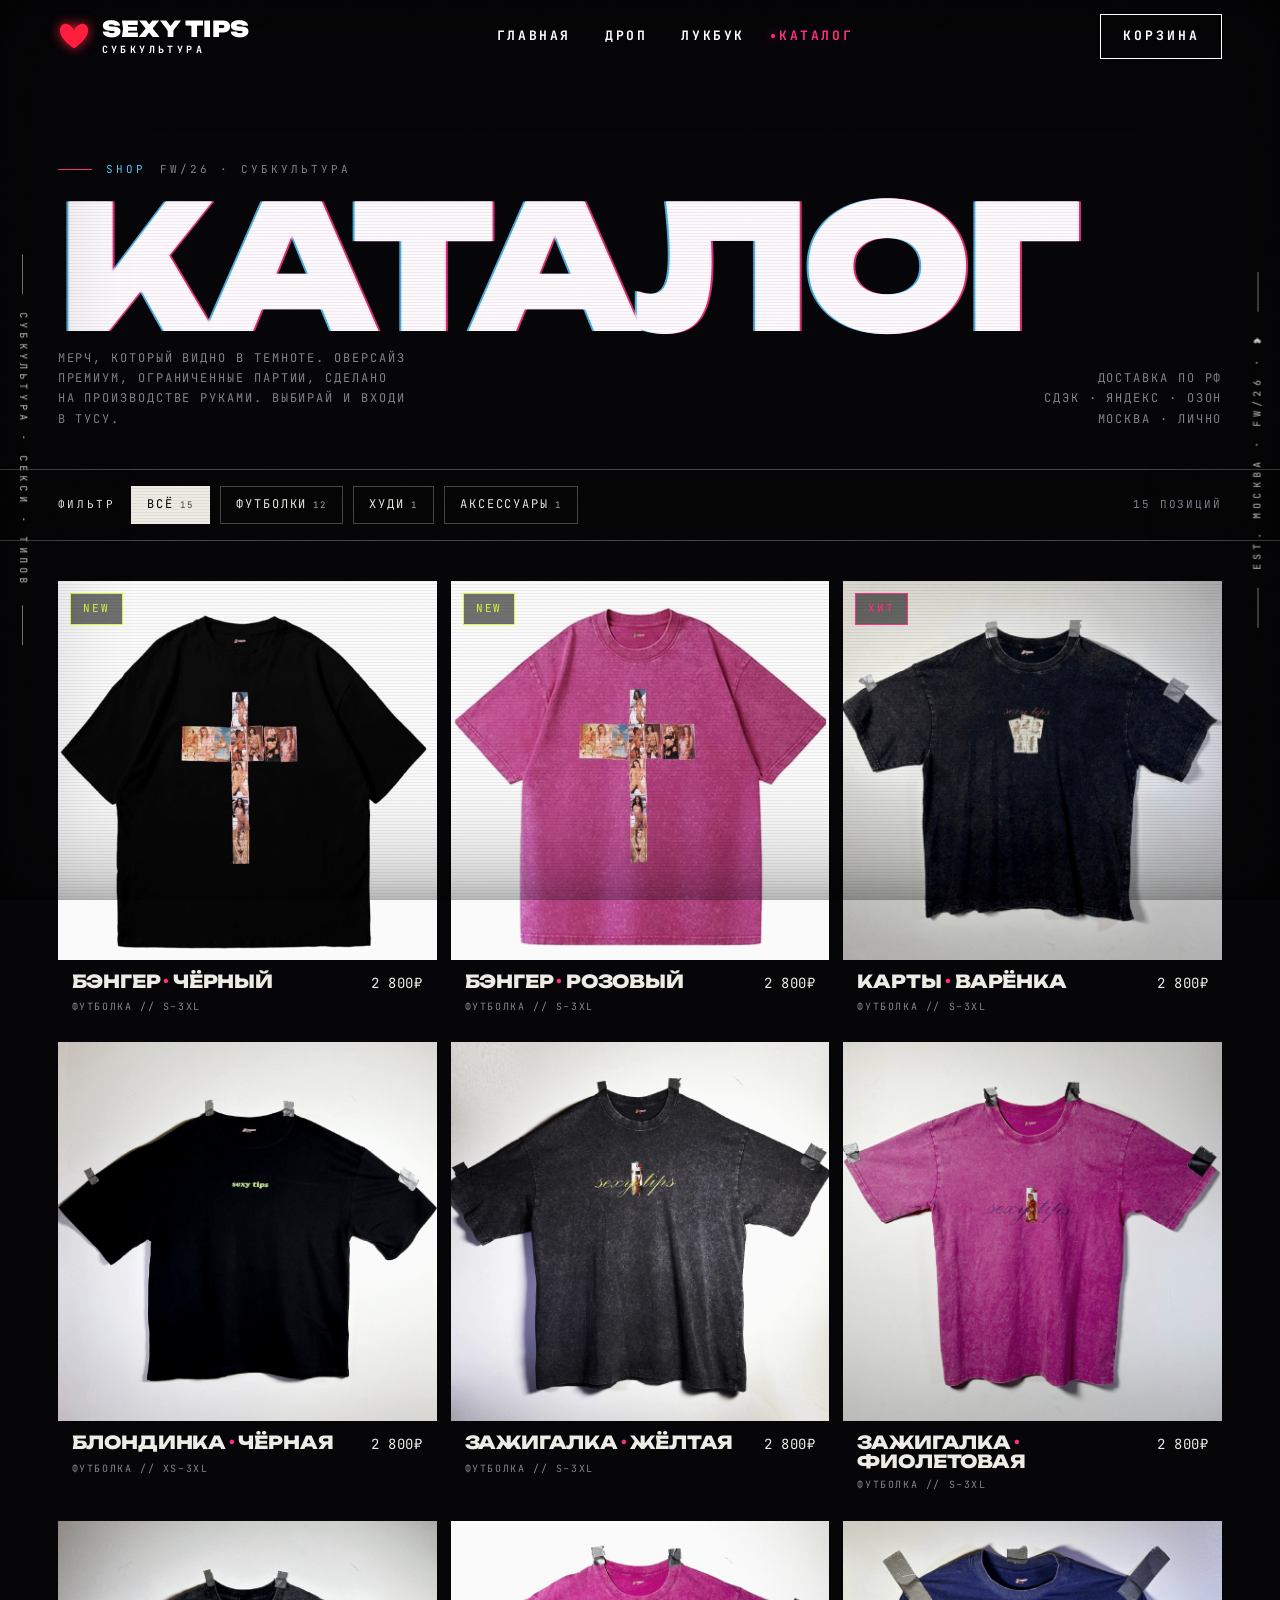
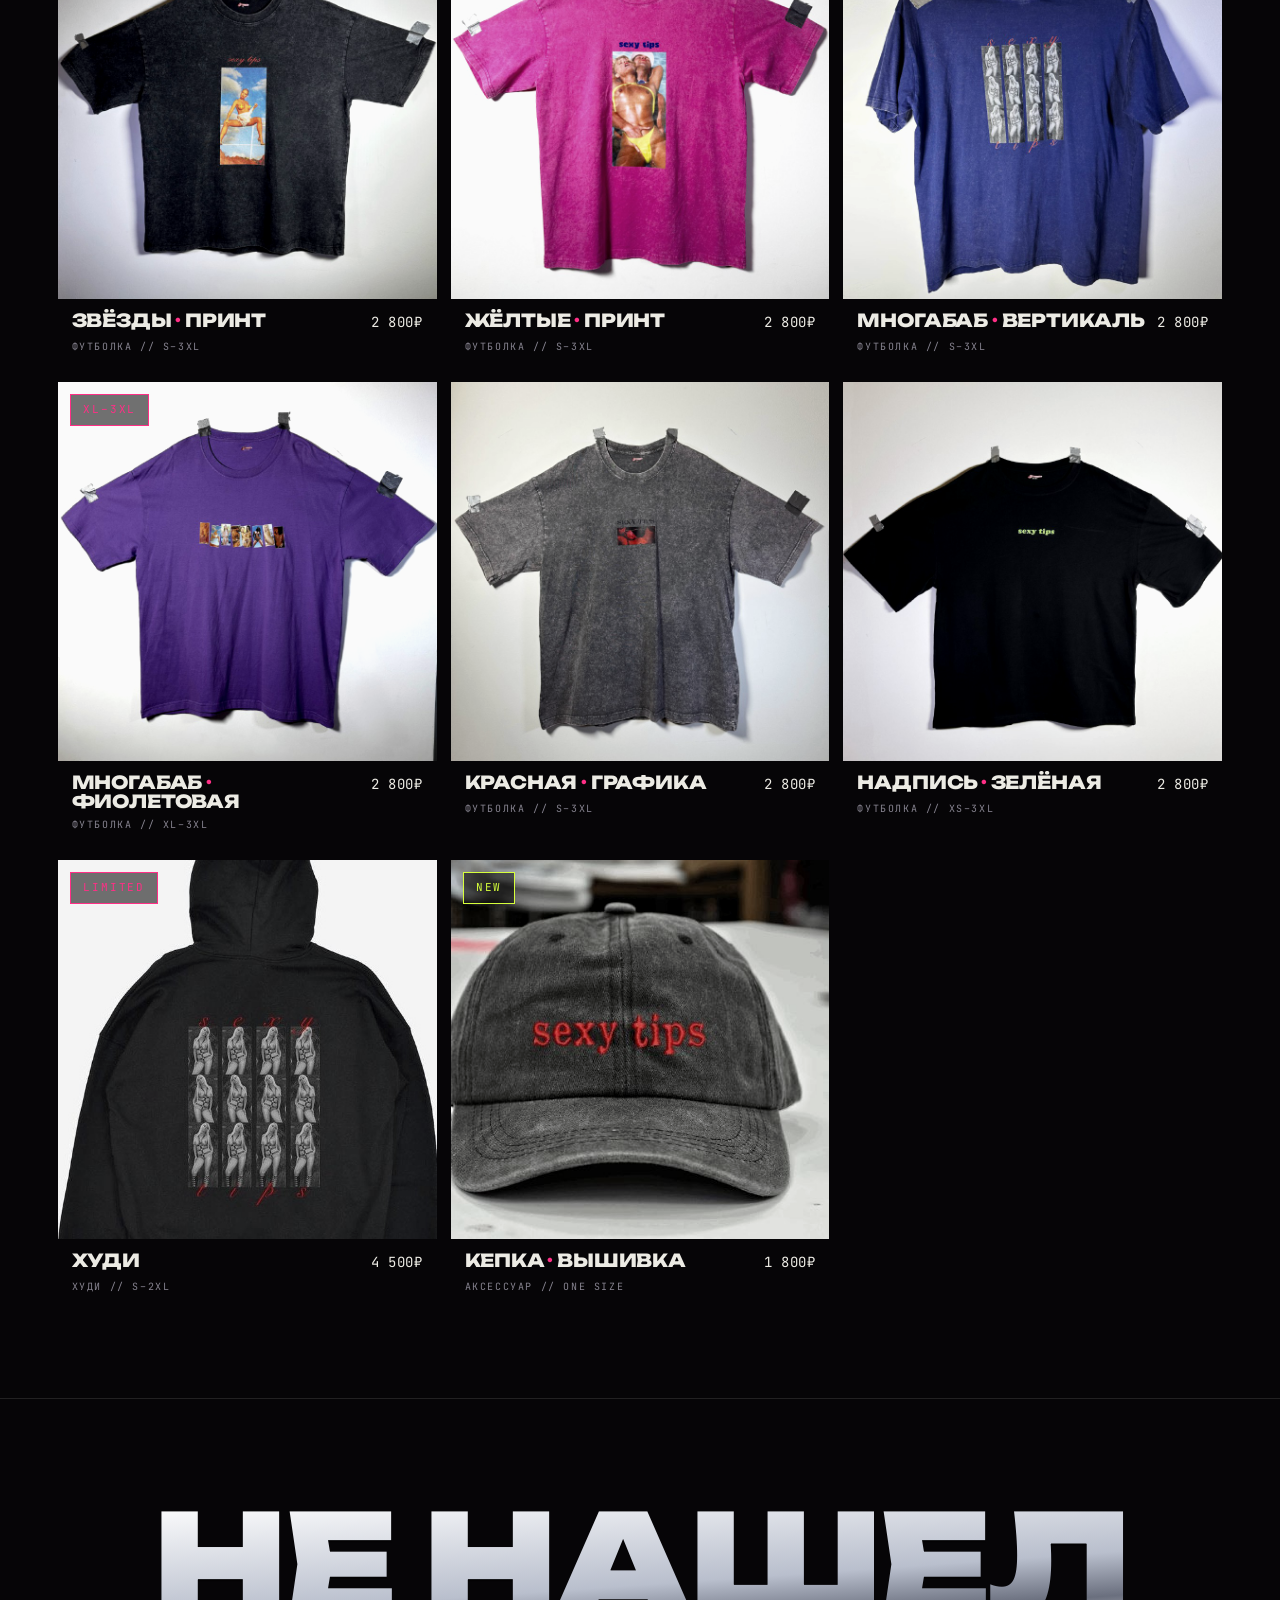
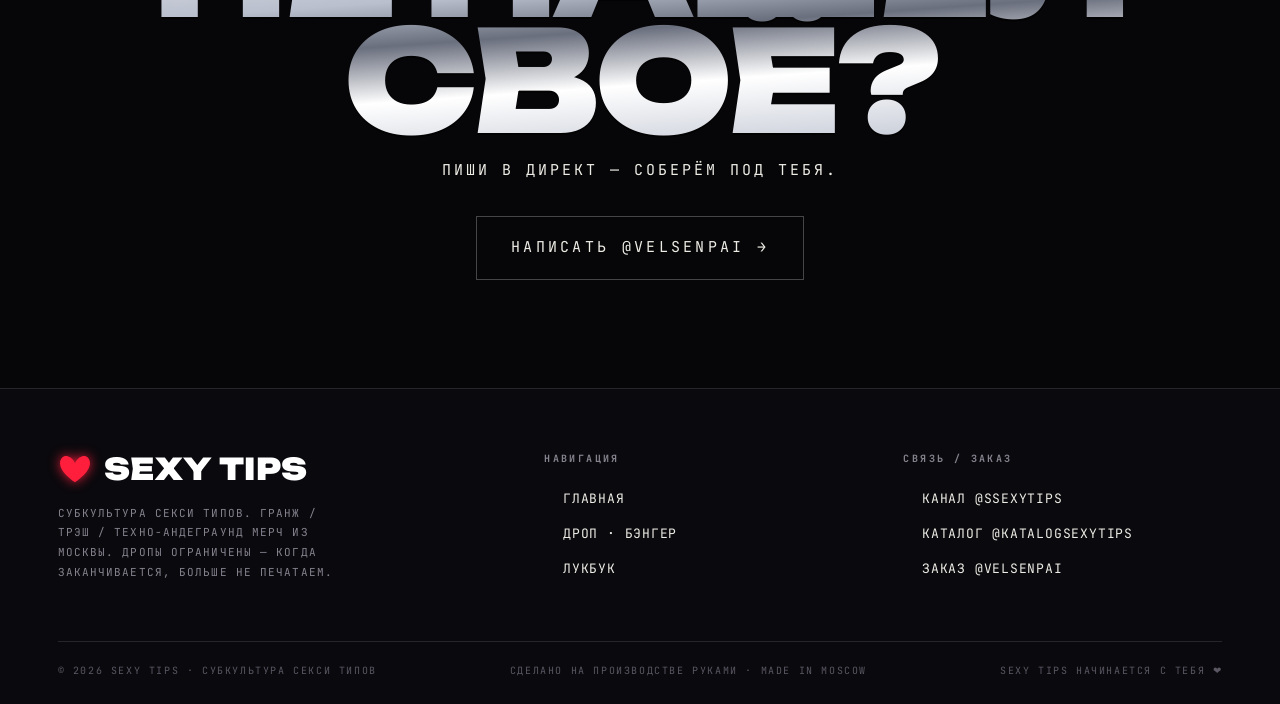
==== catalog.html @ 0d675360 "SEXY TIPS site" ====
<!DOCTYPE html>
<html lang="ru">
<head>
<meta charset="UTF-8">
<meta name="viewport" content="width=device-width, initial-scale=1, viewport-fit=cover">
<title>КАТАЛОГ — SEXY TIPS</title>
<meta name="description" content="Каталог SEXY TIPS — оверсайз футболки, бэнгер, худи, кепки. Гранж / трэш / техно-андеграунд мерч из Москвы.">
<meta name="theme-color" content="#060507">
<link rel="icon" href="data:image/svg+xml,%3Csvg xmlns='http://www.w3.org/2000/svg' viewBox='0 0 100 90'%3E%3Cpath fill='%23ff1f3d' d='M50 84C50 84 6 56 6 28 6 12 18 4 30 8 40 11 47 20 50 28 53 20 60 11 70 8 82 4 94 12 94 28 94 56 50 84 50 84Z'/%3E%3C/svg%3E">
<link rel="preconnect" href="https://fonts.googleapis.com">
<link rel="preconnect" href="https://fonts.gstatic.com" crossorigin>
<link href="https://fonts.googleapis.com/css2?family=Unbounded:wght@400;700;800;900&family=JetBrains+Mono:wght@400;500;700;800&family=Inter:wght@400;500;600&display=swap" rel="stylesheet">
<link rel="stylesheet" href="assets/css/style.css">
<noscript><style>
  body{cursor:auto!important}
  [data-reveal],[data-stagger]>*{opacity:1!important;transform:none!important;clip-path:none!important}
  #grid::after{content:"включите javascript, чтобы увидеть каталог";display:block;padding:60px 0;
    font-family:var(--f-mono);font-size:12px;letter-spacing:.2em;text-transform:uppercase;color:var(--mut)}
</style></noscript>
</head>
<body>

<div class="fx fx-scan" aria-hidden="true"></div>
<div class="fx fx-grain" aria-hidden="true"></div>
<div class="fx fx-vig" aria-hidden="true"></div>
<div class="progress" aria-hidden="true"><i></i></div>
<div class="rail rail--l" aria-hidden="true">СУБКУЛЬТУРА · СЕКСИ · ТИПОВ</div>
<div class="rail rail--r" aria-hidden="true">EST. МОСКВА · FW/26 · ❤</div>

<!-- ============ HEADER ============ -->
<header class="hdr scrolled">
  <a class="brand" href="index.html" data-cursor="домой">
    <svg class="brand__heart spin" viewBox="0 0 100 90" aria-hidden="true"><path fill="#ff1f3d" d="M50 84C50 84 6 56 6 28 6 12 18 4 30 8 40 11 47 20 50 28 53 20 60 11 70 8 82 4 94 12 94 28 94 56 50 84 50 84Z"/></svg>
    <span class="brand__name">SEXY TIPS<small>СУБКУЛЬТУРА</small></span>
  </a>
  <nav class="nav">
    <a href="index.html"><i class="dot"></i>ГЛАВНАЯ</a>
    <a href="index.html#drop"><i class="dot"></i>ДРОП</a>
    <a href="index.html#look"><i class="dot"></i>ЛУКБУК</a>
    <a href="catalog.html" class="active"><i class="dot"></i>КАТАЛОГ</a>
  </nav>
  <button class="cartbtn" id="cartbtn" data-magnet="0.3" data-cursor="корзина">КОРЗИНА<span class="cartbtn__n" id="cartn">0</span></button>
  <button class="burger" aria-label="Меню"><i></i><i></i><i></i></button>
</header>

<nav class="mnav">
  <a href="index.html">ГЛАВНАЯ</a>
  <a href="index.html#drop">ДРОП</a>
  <a href="index.html#look">ЛУКБУК</a>
  <a href="catalog.html">КАТАЛОГ</a>
  <div class="mfoot">@ssexytips · МОСКВА · 2026</div>
</nav>

<!-- ============ CATALOG HERO ============ -->
<section class="cat-hero">
  <div class="wrap">
    <div class="eyebrow" data-reveal style="margin-bottom:18px"><span class="idx">SHOP</span> FW/26 · СУБКУЛЬТУРА</div>
    <h1 class="glitch" data-txt="КАТАЛОГ" data-reveal>КАТАЛОГ</h1>
    <div class="sub">
      <p data-reveal>МЕРЧ, КОТОРЫЙ ВИДНО В ТЕМНОТЕ. ОВЕРСАЙЗ ПРЕМИУМ, ОГРАНИЧЕННЫЕ ПАРТИИ, СДЕЛАНО НА ПРОИЗВОДСТВЕ РУКАМИ. ВЫБИРАЙ И ВХОДИ В ТУСУ.</p>
      <p class="tiny" data-reveal style="text-align:right">ДОСТАВКА ПО РФ<br>СДЭК · ЯНДЕКС · ОЗОН<br>МОСКВА · ЛИЧНО</p>
    </div>
  </div>
</section>

<!-- filters (sticky) -->
<div class="filters" id="filters"></div>

<!-- product grid -->
<div class="wrap">
  <div class="grid" id="grid"></div>
</div>

<!-- mini-cta -->
<section class="cta" style="border-top:1px solid var(--line)">
  <div class="wrap">
    <div data-reveal>
      <h2 class="chrome">НЕ НАШЁЛ<br>СВОЁ?</h2>
      <p>ПИШИ В ДИРЕКТ — СОБЕРЁМ ПОД ТЕБЯ.</p>
      <a class="btn btn--hot" href="https://t.me/velsenpai" target="_blank" rel="noopener" data-magnet="0.25" data-cursor="написать"><span>НАПИСАТЬ @VELSENPAI <span class="arr">→</span></span></a>
    </div>
  </div>
</section>

<!-- ============ FOOTER ============ -->
<footer class="foot">
  <div class="wrap">
    <div class="foot__top">
      <div class="foot__brand">
        <a class="brand" href="index.html">
          <svg class="brand__heart" viewBox="0 0 100 90" aria-hidden="true" style="width:34px;height:34px"><path fill="#ff1f3d" d="M50 84C50 84 6 56 6 28 6 12 18 4 30 8 40 11 47 20 50 28 53 20 60 11 70 8 82 4 94 12 94 28 94 56 50 84 50 84Z"/></svg>
          <span class="brand__name" style="font-size:30px">SEXY TIPS</span>
        </a>
        <p>СУБКУЛЬТУРА СЕКСИ ТИПОВ. ГРАНЖ / ТРЭШ / ТЕХНО-АНДЕГРАУНД МЕРЧ ИЗ МОСКВЫ. ДРОПЫ ОГРАНИЧЕНЫ — КОГДА ЗАКАНЧИВАЕТСЯ, БОЛЬШЕ НЕ ПЕЧАТАЕМ.</p>
      </div>
      <div class="foot__col">
        <h5>НАВИГАЦИЯ</h5>
        <a href="index.html">ГЛАВНАЯ</a>
        <a href="index.html#drop">ДРОП · БЭНГЕР</a>
        <a href="index.html#look">ЛУКБУК</a>
      </div>
      <div class="foot__col">
        <h5>СВЯЗЬ / ЗАКАЗ</h5>
        <a href="https://t.me/ssexytips" target="_blank" rel="noopener">КАНАЛ @SSEXYTIPS</a>
        <a href="https://t.me/katalogsexytips" target="_blank" rel="noopener">КАТАЛОГ @KATALOGSEXYTIPS</a>
        <a href="https://t.me/velsenpai" target="_blank" rel="noopener">ЗАКАЗ @VELSENPAI</a>
      </div>
    </div>
    <div class="foot__bottom">
      <span>© <span data-year>2026</span> SEXY TIPS · СУБКУЛЬТУРА СЕКСИ ТИПОВ</span>
      <span>СДЕЛАНО НА ПРОИЗВОДСТВЕ РУКАМИ · MADE IN MOSCOW</span>
      <span>SEXY TIPS НАЧИНАЕТСЯ С ТЕБЯ ❤</span>
    </div>
  </div>
</footer>

<!-- ============ QUICK-VIEW MODAL ============ -->
<div class="modal" id="modal" role="dialog" aria-modal="true" aria-label="Просмотр товара">
  <div class="modal__bg"></div>
  <div class="modal__noise" aria-hidden="true"></div>
  <div class="modal__card"></div>
</div>

<!-- ============ CART DRAWER ============ -->
<div class="cart" id="cart" role="dialog" aria-modal="true" aria-label="Корзина">
  <div class="cart__bg"></div>
  <aside class="cart__panel"></aside>
</div>

<script src="assets/js/site.js"></script>
<script src="assets/js/catalog.js"></script>
</body>
</html>
---- assets/css/style.css ----
/* =====================================================================
   SEXY TIPS — субкультура секси типов
   grunge / trash / techno-underground
   design system + components
   ===================================================================== */

/* ---------- TOKENS ---------- */
:root{
  --void:#060507;
  --void2:#0a090d;
  --panel:#100e15;
  --panel2:#16131d;
  --line:rgba(236,234,228,.12);
  --line-strong:rgba(236,234,228,.28);

  --bone:#ecebe4;
  --mut:#86838f;
  --mut2:#5a5763;

  --chrome1:#f6f8fc;
  --chrome2:#b9bfcd;
  --chrome3:#6a6f7e;

  --ice:#56c8ff;
  --ice-deep:#1f6bff;
  --hot:#ff2f86;
  --hot-deep:#c70f5c;
  --blood:#ff1f3d;
  --acid:#d6ff3b;

  --gut:clamp(16px,4.5vw,64px);     /* page side gutter */
  --maxw:1680px;

  --f-disp:"Unbounded",system-ui,sans-serif;
  --f-mono:"JetBrains Mono",ui-monospace,monospace;
  --f-body:"Inter",system-ui,sans-serif;

  --ease:cubic-bezier(.16,1,.3,1);
  --ease2:cubic-bezier(.7,0,.2,1);
}

/* ---------- RESET ---------- */
*,*::before,*::after{box-sizing:border-box;margin:0;padding:0}
html{-webkit-text-size-adjust:100%;scroll-behavior:smooth}
@media (prefers-reduced-motion:reduce){html{scroll-behavior:auto}}
body{
  font-family:var(--f-body);
  background:var(--void);
  color:var(--bone);
  line-height:1.45;
  overflow-x:hidden;
  -webkit-font-smoothing:antialiased;
  text-rendering:optimizeLegibility;
}
img{display:block;max-width:100%}
a{color:inherit;text-decoration:none}
button{font:inherit;color:inherit;background:none;border:none;cursor:pointer}
a{cursor:pointer}
ul{list-style:none}
::selection{background:var(--hot);color:#000}

/* custom scrollbar */
::-webkit-scrollbar{width:10px}
::-webkit-scrollbar-track{background:var(--void)}
::-webkit-scrollbar-thumb{background:linear-gradient(var(--chrome3),var(--chrome2));border:2px solid var(--void)}

/* ---------- GLOBAL OVERLAYS (grain / mesh / scanlines / vignette) ---------- */
.fx{position:fixed;inset:0;pointer-events:none;z-index:9000}
.fx-grain{
  background-image:url("../tex/noise.png");
  background-size:340px 340px;
  opacity:.06;
  mix-blend-mode:overlay;
  animation:grain .42s steps(4) infinite;
}
.fx-scan{
  background:repeating-linear-gradient(180deg,rgba(0,0,0,0) 0 2px,rgba(0,0,0,.30) 2px 3px);
  opacity:.18;mix-blend-mode:multiply;
}
.fx-vig{box-shadow:inset 0 0 120px 0 rgba(0,0,0,.4),inset 0 0 36px rgba(0,0,0,.2)}
.fx-mesh{
  background-image:url("../tex/mesh.png");
  background-size:48px 48px;opacity:.5;mix-blend-mode:screen;
}
@keyframes grain{
  0%{transform:translate(0,0)} 25%{transform:translate(-4%,3%)}
  50%{transform:translate(3%,-5%)} 75%{transform:translate(-3%,4%)}
  100%{transform:translate(4%,-2%)}
}
@media (prefers-reduced-motion:reduce){.fx-grain{animation:none}}

/* ---------- SCROLL PROGRESS + SIDE RAILS ---------- */
.progress{position:fixed;top:0;left:0;height:2px;width:100%;z-index:9500;pointer-events:none}
.progress i{display:block;height:100%;width:0;background:linear-gradient(90deg,var(--ice),var(--hot));box-shadow:0 0 12px var(--hot)}
.rail{position:fixed;top:50%;z-index:60;transform:translateY(-50%);
  font-family:var(--f-mono);font-size:10px;letter-spacing:.42em;text-transform:uppercase;
  color:var(--bone);writing-mode:vertical-rl;pointer-events:none;mix-blend-mode:difference;
  display:flex;align-items:center;gap:18px}
.rail::before,.rail::after{content:"";height:40px;width:1px;background:currentColor;opacity:.6}
.rail--l{left:15px}
.rail--r{right:15px;transform:translateY(-50%) rotate(180deg)}
@media(max-width:1100px){.rail{display:none}}

/* ---------- CUSTOM CURSOR (dot + trailing ring, native hidden) ---------- */
@media (hover:hover) and (pointer:fine){
  html,body,a,button,.btn,.chip,.card,.card__quick,.swatch,[data-cursor]{cursor:none}
}
.cursor-dot{position:fixed;top:0;left:0;z-index:12001;pointer-events:none;
  width:22px;height:20px;margin:-1px 0 0 -11px;
  will-change:transform;opacity:0;transition:opacity .3s}
.cursor-dot svg{display:block;width:100%;height:100%;transform:rotate(180deg);
  filter:drop-shadow(0 1px 4px rgba(0,0,0,.7));transition:transform .25s var(--ease)}
.cursor-dot svg path{fill:var(--blood)}
.cursor-dot.on{opacity:1}
body.cur-hot .cursor-dot svg path{fill:var(--hot)}
.cursor-ring{position:fixed;top:0;left:0;z-index:12000;pointer-events:none;border-radius:50%;
  mix-blend-mode:difference;will-change:transform;opacity:0;
  width:34px;height:34px;border:1px solid rgba(255,255,255,.8);margin:-17px 0 0 -17px;
  transition:opacity .3s,width .25s,height .25s,margin .25s,border-color .25s}
.cursor-ring.on{opacity:1}
body.cur-hot .cursor-ring{border-color:var(--hot)}
.cursor-ring[data-label]::after{content:attr(data-label);position:absolute;inset:0;display:grid;place-items:center;
  font-family:var(--f-mono);font-size:8px;letter-spacing:.1em;color:#fff;text-transform:uppercase}
@media (hover:none),(pointer:coarse){.cursor-ring,.cursor-dot{display:none}}

/* ---------- TYPE HELPERS ---------- */
.mono{font-family:var(--f-mono);text-transform:uppercase;letter-spacing:.14em}
.disp{font-family:var(--f-disp);font-weight:900;line-height:.86;letter-spacing:-.02em;text-transform:uppercase}
.chrome{
  background:linear-gradient(176deg,#fff 0%,var(--chrome2) 38%,var(--chrome3) 52%,#fff 70%,var(--chrome2) 100%);
  -webkit-background-clip:text;background-clip:text;color:transparent;
  -webkit-text-fill-color:transparent;
  filter:drop-shadow(0 2px 0 rgba(0,0,0,.5));
}
.tiny{font-family:var(--f-mono);font-size:11px;letter-spacing:.22em;text-transform:uppercase;color:var(--mut)}
.hot{color:var(--hot)} .ice{color:var(--ice)}

/* ---------- LAYOUT ---------- */
.wrap{width:100%;max-width:var(--maxw);margin-inline:auto;padding-inline:var(--gut)}
section{position:relative}
.eyebrow{display:flex;align-items:center;gap:14px;font-family:var(--f-mono);font-size:11px;
  letter-spacing:.28em;text-transform:uppercase;color:var(--mut)}
.eyebrow::before{content:"";width:34px;height:1px;background:var(--hot);display:inline-block}
.eyebrow .idx{color:var(--ice)}

/* =====================================================================
   INTRO GATE
   ===================================================================== */
.gate{position:fixed;inset:0;z-index:11000;background:var(--void);
  display:grid;place-items:center;text-align:center;overflow:hidden;
  transition:opacity .7s var(--ease),visibility .7s}
.gate.is-open{opacity:0;visibility:hidden;pointer-events:none}
.gate__inner{position:relative;z-index:2;padding:24px}
.gate__heart{width:96px;margin:0 auto 26px;filter:drop-shadow(0 0 30px rgba(255,31,61,.6))}
.gate h1{font-family:var(--f-disp);font-weight:900;font-size:clamp(38px,12vw,150px);line-height:.82;letter-spacing:-.03em}
.gate__sub{margin-top:18px;font-family:var(--f-mono);font-size:12px;letter-spacing:.32em;color:var(--mut);text-transform:uppercase}
.gate__enter{margin-top:38px;display:inline-flex;align-items:center;gap:16px;
  font-family:var(--f-mono);font-size:13px;letter-spacing:.3em;text-transform:uppercase;
  padding:16px 30px;border:1px solid var(--line-strong);color:var(--bone);
  transition:.35s var(--ease);position:relative;overflow:hidden}
.gate__enter span{position:relative;z-index:2}
.gate__enter::before{content:"";position:absolute;inset:0;background:var(--hot);transform:translateY(101%);transition:transform .4s var(--ease)}
.gate__enter:hover{color:#000;border-color:var(--hot)}
.gate__enter:hover::before{transform:translateY(0)}
.gate__bar{position:absolute;left:0;bottom:0;width:100%;height:3px;background:var(--line)}
.gate__bar i{display:block;height:100%;width:0;background:linear-gradient(90deg,var(--ice),var(--hot));transition:width .2s linear}
.gate__noise{position:absolute;inset:0;background:url("../tex/noise.png");opacity:.05;mix-blend-mode:overlay;animation:grain .4s steps(3) infinite}

/* =====================================================================
   HEADER
   ===================================================================== */
.hdr{position:fixed;top:0;left:0;width:100%;z-index:9100;
  display:flex;align-items:center;justify-content:space-between;
  padding:14px var(--gut);
  mix-blend-mode:normal;
  transition:background .4s var(--ease),transform .4s var(--ease)}
.hdr.scrolled{background:rgba(6,5,7,.55);backdrop-filter:blur(12px) saturate(1.2)}
.hdr.hide{transform:translateY(-105%)}
.brand{display:flex;align-items:center;gap:12px;z-index:2;color:#fff}
.brand__heart{width:32px;height:32px;filter:drop-shadow(0 0 6px rgba(255,31,61,.9))}
.brand__name{font-family:var(--f-disp);font-weight:900;font-size:22px;letter-spacing:.02em;line-height:1;color:#fff}
.brand__name small{display:block;font-family:var(--f-mono);font-weight:700;font-size:10px;letter-spacing:.34em;color:#fff;margin-top:5px}
.nav{display:flex;align-items:center;gap:6px}
.nav a{font-family:var(--f-mono);font-weight:700;font-size:13px;letter-spacing:.2em;text-transform:uppercase;
  padding:9px 14px;position:relative;color:#fff;transition:color .3s}
.nav a .dot{position:absolute;left:6px;top:50%;width:4px;height:4px;background:var(--hot);border-radius:50%;box-shadow:0 0 8px var(--hot);
  transform:translateY(-50%) scale(0);transition:transform .3s var(--ease)}
.nav a:hover,.nav a.active{color:var(--hot)}
.nav a:hover .dot,.nav a.active .dot{transform:translateY(-50%) scale(1)}
.hdr__cta{font-family:var(--f-mono);font-weight:700;font-size:13px;letter-spacing:.22em;text-transform:uppercase;color:#fff;
  border:1px solid #fff;padding:12px 22px;display:inline-flex;align-items:center;gap:9px;
  transition:.3s var(--ease)}
.hdr__cta::after{content:"";width:7px;height:7px;border-radius:50%;background:var(--acid);box-shadow:0 0 12px var(--acid);animation:pulse 1.6s infinite}
.hdr__cta:hover{background:#fff;color:#000;border-color:#fff}
.hdr__cta:hover::after{background:#000;box-shadow:none}
@keyframes pulse{0%,100%{opacity:1}50%{opacity:.25}}
.burger{display:none;flex-direction:column;gap:5px;width:30px;height:22px;justify-content:center;z-index:2}
.burger i{height:1.5px;background:var(--bone);width:100%;transition:.3s var(--ease)}
.mnav{display:none}

/* =====================================================================
   MARQUEE
   ===================================================================== */
.marquee{display:flex;overflow:hidden;white-space:nowrap;user-select:none;
  border-block:1px solid var(--line);background:var(--void2)}
.marquee--hot{background:var(--hot);border-color:var(--hot)}
.marquee--ice{background:transparent}
.marquee__track{display:flex;flex-shrink:0;align-items:center;gap:0;animation:marq 38s linear infinite}
.marquee--hot .marquee__track,.marquee--rev .marquee__track{animation-direction:reverse}
.marquee--fast .marquee__track{animation-duration:20s}
.marquee__item{display:inline-flex;align-items:center;gap:22px;padding:14px 0;
  font-family:var(--f-disp);font-weight:800;font-size:clamp(15px,2.4vw,30px);
  text-transform:uppercase;letter-spacing:.01em}
.marquee__item::after{content:"";width:14px;height:14px;margin:0 22px;flex:none;
  background:var(--hot);clip-path:polygon(50% 0,61% 35%,100% 35%,68% 57%,79% 91%,50% 70%,21% 91%,32% 57%,0 35%,39% 35%)}
.marquee--hot .marquee__item{color:#0a0008}
.marquee--hot .marquee__item::after{background:#0a0008}
.marquee--ice .marquee__item{color:transparent;-webkit-text-stroke:1px var(--mut)}
.marquee--ice .marquee__item::after{background:var(--ice)}
@keyframes marq{to{transform:translateX(-50%)}}
@media (prefers-reduced-motion:reduce){.marquee__track{animation:none}}

/* =====================================================================
   HERO
   ===================================================================== */
.hero{min-height:100svh;position:relative;display:flex;flex-direction:column;justify-content:flex-end;
  padding-bottom:0;overflow:hidden;isolation:isolate}
.hero__bg{position:absolute;inset:0;z-index:-2}
.hero__bg img{width:100%;height:100%;object-fit:cover;object-position:center 30%;
  filter:contrast(1.08) brightness(.8) saturate(1.05);transform:scale(1.06)}
.hero__bg::after{content:"";position:absolute;inset:0;
  background:radial-gradient(120% 90% at 70% 10%,rgba(31,107,255,.28),transparent 55%),
             linear-gradient(180deg,rgba(6,5,7,.55) 0%,rgba(6,5,7,.2) 35%,rgba(6,5,7,.92) 92%)}
.hero__mesh{position:absolute;inset:0;z-index:-1;background:url("../tex/mesh.png");background-size:46px 46px;opacity:.35;mix-blend-mode:screen}
.hero__top{flex:1;display:flex;align-items:flex-start;justify-content:space-between;
  padding-top:clamp(96px,14vh,160px)}
.hero__tag{max-width:300px;font-family:var(--f-mono);font-size:11px;line-height:1.7;letter-spacing:.16em;
  text-transform:uppercase;color:var(--mut)}
.hero__tag b{color:var(--bone)}
.hero__coord{text-align:right;font-family:var(--f-mono);font-size:11px;letter-spacing:.18em;color:var(--mut);line-height:1.9}
.hero__coord b{color:var(--ice)}
.hero__title{font-family:var(--f-disp);font-weight:900;text-transform:uppercase;line-height:.78;
  letter-spacing:-.03em;font-size:clamp(64px,17.5vw,290px);margin-bottom:-.06em;position:relative}
.hero__title .l1{display:block}
.hero__title .l2{display:block;color:transparent;-webkit-text-stroke:1.5px var(--bone)}
.hero__sub{display:flex;flex-wrap:wrap;gap:14px 26px;align-items:baseline;padding:42px 0 24px;margin-top:clamp(36px,5vh,72px);border-top:1px solid var(--line)}
.hero__sub p{font-family:var(--f-mono);font-size:12px;letter-spacing:.18em;text-transform:uppercase;color:var(--mut);max-width:520px;line-height:1.7}
.hero__sub .hot{color:var(--hot)}
.hero__scroll{position:absolute;right:var(--gut);bottom:96px;z-index:3;display:flex;flex-direction:column;align-items:center;gap:10px;
  font-family:var(--f-mono);font-size:9px;letter-spacing:.3em;color:var(--mut);writing-mode:vertical-rl}
.hero__scroll i{width:1px;height:46px;background:linear-gradient(var(--hot),transparent);animation:scrolly 1.8s infinite}
@keyframes scrolly{0%{transform:scaleY(0);transform-origin:top}40%{transform:scaleY(1);transform-origin:top}60%{transform:scaleY(1);transform-origin:bottom}100%{transform:scaleY(0);transform-origin:bottom}}

/* glitch */
.glitch{position:relative}
.glitch::before,.glitch::after{content:attr(data-txt);position:absolute;inset:0;pointer-events:none;
  clip-path:inset(0);opacity:.85}
.glitch::before{color:var(--ice);transform:translate(-2px,0);mix-blend-mode:screen;animation:gl1 4s infinite steps(2)}
.glitch::after{color:var(--hot);transform:translate(2px,0);mix-blend-mode:screen;animation:gl2 3.3s infinite steps(2)}
.glitch:hover::before{animation-duration:.6s}
.glitch:hover::after{animation-duration:.5s}
@keyframes gl1{0%,92%,100%{clip-path:inset(0 0 100% 0);transform:translate(0)}93%{clip-path:inset(8% 0 70% 0);transform:translate(-5px)}96%{clip-path:inset(40% 0 35% 0);transform:translate(4px)}}
@keyframes gl2{0%,90%,100%{clip-path:inset(100% 0 0 0);transform:translate(0)}91%{clip-path:inset(60% 0 20% 0);transform:translate(5px)}97%{clip-path:inset(20% 0 55% 0);transform:translate(-4px)}}
@media (prefers-reduced-motion:reduce){.glitch::before,.glitch::after{display:none}}

/* =====================================================================
   MANIFESTO
   ===================================================================== */
.manifesto{padding:clamp(70px,12vh,150px) 0;position:relative;overflow:hidden}
.manifesto__big{font-family:var(--f-disp);font-weight:900;text-transform:uppercase;line-height:.92;
  letter-spacing:-.02em;font-size:clamp(30px,6.2vw,104px);max-width:18ch}
.manifesto__big .o{color:transparent;-webkit-text-stroke:1px var(--mut)}
.manifesto__lead{font-family:var(--f-disp);font-weight:700;font-size:clamp(20px,3.1vw,42px);
  line-height:1.12;letter-spacing:-.01em;color:var(--mut);max-width:24ch;
  margin-top:clamp(40px,7vh,96px)}
.manifesto__lead b{color:var(--bone);font-weight:800}
.manifesto__lead .hot{color:var(--hot)}
.manifesto__grid{display:grid;grid-template-columns:1fr;gap:40px;margin-top:54px}
@media(min-width:900px){.manifesto__grid{grid-template-columns:1.3fr .7fr;gap:60px}}
.manifesto__col p{font-size:clamp(17px,1.7vw,23px);line-height:1.6;color:var(--mut);max-width:44ch}
.manifesto__col p+p{margin-top:22px}
.manifesto__col p b{color:var(--bone)}
.facts{display:flex;flex-direction:column;gap:0;border-top:1px solid var(--line)}
.fact{display:flex;align-items:baseline;justify-content:space-between;gap:18px;
  padding:18px 0;border-bottom:1px solid var(--line)}
.fact dt{font-family:var(--f-mono);font-size:11px;letter-spacing:.2em;text-transform:uppercase;color:var(--mut)}
.fact dd{font-family:var(--f-disp);font-weight:800;font-size:clamp(20px,3vw,34px);text-align:right}
.fact dd small{font-family:var(--f-mono);font-size:11px;color:var(--ice);display:block;letter-spacing:.1em}

/* =====================================================================
   DROP / FEATURED
   ===================================================================== */
.drop{padding:clamp(60px,9vh,120px) 0 clamp(120px,18vh,220px);border-top:1px solid var(--line)}
.drop__head{display:flex;flex-wrap:wrap;justify-content:space-between;align-items:flex-end;gap:24px;margin-bottom:46px}
.drop__head h2{font-family:var(--f-disp);font-weight:900;font-size:clamp(38px,8vw,118px);line-height:.84;text-transform:uppercase;letter-spacing:-.03em}
.drop__head .meta{font-family:var(--f-mono);font-size:11px;letter-spacing:.2em;color:var(--mut);text-align:right;line-height:1.9;text-transform:uppercase}
.drop__layout{display:grid;grid-template-columns:1fr;gap:24px}
@media(min-width:960px){.drop__layout{grid-template-columns:1.15fr .85fr;gap:30px}}
.drop__visual{position:relative;background:var(--panel);border:1px solid var(--line);overflow:hidden;aspect-ratio:1/1.05;min-height:340px}
.drop__visual img{position:absolute;inset:0;width:100%;height:100%;object-fit:cover;object-position:center;transition:opacity .6s var(--ease),transform 1.2s var(--ease)}
.drop__visual img.b{opacity:0}
.drop__visual.is-pink img.a{opacity:0}
.drop__visual.is-pink img.b{opacity:1}
.drop__visual:hover img{transform:scale(1.03)}
.drop__visual .tagline{position:absolute;left:18px;top:18px;z-index:2;font-family:var(--f-mono);font-size:10px;letter-spacing:.24em;
  text-transform:uppercase;color:var(--bone);background:rgba(0,0,0,.5);padding:7px 12px;border:1px solid var(--line)}
.drop__visual .flip{position:absolute;right:18px;bottom:18px;z-index:2;font-family:var(--f-mono);font-size:10px;letter-spacing:.2em;
  color:var(--mut);text-transform:uppercase;display:flex;align-items:center;gap:8px}
.drop__visual .flip::before{content:"";width:18px;height:18px;border:1px solid var(--line-strong);border-radius:50%;
  display:grid;place-items:center}
.drop__info{display:flex;flex-direction:column;justify-content:space-between;gap:30px}
.drop__spec{display:flex;flex-direction:column;border-top:1px solid var(--line)}
.drop__spec .row{display:flex;justify-content:space-between;gap:16px;padding:13px 0;border-bottom:1px solid var(--line);
  font-family:var(--f-mono);font-size:12px;letter-spacing:.05em;text-transform:uppercase}
.drop__spec .row span:first-child{color:var(--mut)}
.drop__spec .row span:last-child{color:var(--bone);text-align:right}
.drop__buy{display:flex;align-items:flex-end;justify-content:space-between;gap:20px;flex-wrap:wrap}
.price{font-family:var(--f-disp);font-weight:900;font-size:clamp(34px,5vw,58px);line-height:.9}
.price small{font-family:var(--f-mono);font-size:13px;color:var(--mut);letter-spacing:.1em}
.swatches{display:flex;gap:10px;margin-top:14px}
.swatch{width:22px;height:22px;border-radius:50%;border:1px solid var(--line-strong);position:relative}
.swatch[data-c="black"]{background:#111}
.swatch[data-c="pink"]{background:var(--hot)}
.swatch[data-c="ice"]{background:var(--ice)}
.swatch[data-c="chrome"]{background:linear-gradient(135deg,#fff,#9aa0ad)}
.swatch[data-c="lightpink"]{background:#ff9ec4}
.swatch[data-c="violet"]{background:linear-gradient(135deg,#a570e6,#6a3fb0)}
.swatch[data-c="blue"]{background:#4a6bd0}
.swatch[data-c="grey"]{background:#8d8d94}
.drop__buy .swatch{cursor:pointer;transition:box-shadow .25s var(--ease),transform .2s var(--ease)}
.drop__buy .swatch:hover{transform:scale(1.12)}
.drop__buy .swatch.is-on,.modal__card .swatch.is-on{box-shadow:0 0 0 2px var(--void),0 0 0 3px var(--bone)}
.modal__card .swatch{cursor:pointer;transition:transform .2s var(--ease)}
.modal__card .swatch:hover{transform:scale(1.12)}

/* BUTTONS */
.btn{position:relative;display:inline-flex;align-items:center;gap:12px;overflow:hidden;
  font-family:var(--f-mono);font-size:12px;letter-spacing:.22em;text-transform:uppercase;
  padding:17px 28px;border:1px solid var(--line-strong);color:var(--bone);transition:color .35s var(--ease),border-color .35s}
.btn span{position:relative;z-index:2;display:inline-flex;align-items:center;gap:12px}
.btn::before{content:"";position:absolute;inset:0;background:var(--bone);transform:translateY(101%);transition:transform .45s var(--ease)}
.btn:hover{color:#000;border-color:var(--bone)}
.btn:hover::before{transform:translateY(0)}
.btn--hot::before{background:var(--hot)}
.btn--hot:hover{border-color:var(--hot)}
.btn--ice::before{background:var(--ice)}
.btn--ice:hover{border-color:var(--ice)}
.btn--block{width:100%;justify-content:center}
.btn .arr{transition:transform .35s var(--ease)}
.btn:hover .arr{transform:translateX(5px)}

/* =====================================================================
   GALLERY / LOOKBOOK
   ===================================================================== */
.look{padding:clamp(50px,8vh,110px) 0;border-top:1px solid var(--line)}
.look__head{display:flex;justify-content:space-between;align-items:flex-end;gap:20px;margin-bottom:36px;flex-wrap:wrap}
.look__head h2{font-family:var(--f-disp);font-weight:900;font-size:clamp(34px,7vw,96px);text-transform:uppercase;line-height:.84;letter-spacing:-.03em}
/* masonry via CSS columns — images fill full column width, no empty cells */
.look__grid{column-count:3;column-gap:12px}
@media(max-width:980px){.look__grid{column-count:2}}
@media(max-width:560px){.look__grid{column-count:1}}
.look__cell{position:relative;overflow:hidden;border:1px solid var(--line);background:var(--panel);
  margin:0 0 12px;break-inside:avoid;-webkit-column-break-inside:avoid;display:block}
.look__cell img,.look__cell video{width:100%;height:auto;display:block;
  filter:grayscale(.85) contrast(1.12) brightness(.92);
  transition:filter .6s var(--ease),transform 1.1s var(--ease)}
.look__cell:hover img,.look__cell:hover video{filter:grayscale(0) contrast(1.05);transform:scale(1.04)}
.look__cell figcaption{position:absolute;left:12px;bottom:12px;z-index:2;font-family:var(--f-mono);font-size:9px;
  letter-spacing:.22em;text-transform:uppercase;color:var(--bone);background:rgba(0,0,0,.45);padding:5px 9px;
  opacity:0;transform:translateY(6px);transition:.4s var(--ease)}
.look__cell:hover figcaption{opacity:1;transform:none}
.look__cell::after{content:"";position:absolute;inset:0;background:linear-gradient(transparent 55%,rgba(0,0,0,.5));pointer-events:none}

/* =====================================================================
   EVENT (СПУТНИЦА)
   ===================================================================== */
.event{padding:clamp(60px,9vh,120px) 0;border-top:1px solid var(--line);position:relative;overflow:hidden}
.event__layout{display:grid;grid-template-columns:1fr;gap:30px;align-items:stretch}
@media(min-width:980px){.event__layout{grid-template-columns:.85fr 1.15fr;gap:40px}}
.event__poster{position:relative;border:1px solid var(--line-strong);overflow:hidden;min-height:420px;background:#000}
.event__poster img{width:100%;height:100%;object-fit:cover;filter:contrast(1.1) saturate(1.1)}
.event__poster .stamp{position:absolute;top:16px;left:16px;z-index:2;font-family:var(--f-mono);font-size:10px;
  letter-spacing:.2em;color:var(--ice);border:1px solid var(--ice);padding:6px 11px;text-transform:uppercase;
  background:rgba(0,0,0,.4)}
.event__body{display:flex;flex-direction:column;justify-content:center}
.event__date{font-family:var(--f-mono);font-size:12px;letter-spacing:.24em;color:var(--hot);text-transform:uppercase}
.event__body h2{font-family:var(--f-disp);font-weight:900;font-size:clamp(48px,11vw,150px);line-height:.8;
  text-transform:uppercase;letter-spacing:-.03em;margin:14px 0 8px}
.event__lead{font-family:var(--f-mono);font-size:13px;letter-spacing:.06em;color:var(--mut);text-transform:uppercase;line-height:1.8;max-width:46ch}
.lineup{display:grid;grid-template-columns:1fr 1fr;gap:22px;margin:30px 0;border-top:1px solid var(--line);padding-top:24px}
.lineup h4{font-family:var(--f-mono);font-size:10px;letter-spacing:.24em;color:var(--ice);text-transform:uppercase;margin-bottom:12px}
.lineup ul li{font-family:var(--f-disp);font-weight:700;font-size:clamp(15px,2vw,21px);text-transform:uppercase;line-height:1.5;letter-spacing:.01em}
.dress{display:flex;flex-wrap:wrap;gap:8px;margin-bottom:30px}
.dress span{font-family:var(--f-mono);font-size:10px;letter-spacing:.16em;text-transform:uppercase;
  padding:7px 12px;border:1px solid var(--line);color:var(--mut)}
.dress span:hover{border-color:var(--ice);color:var(--ice)}
.event__foot{display:flex;flex-wrap:wrap;align-items:center;gap:22px}
.event__price{font-family:var(--f-mono);font-size:12px;letter-spacing:.14em;color:var(--mut);text-transform:uppercase}
.event__price b{color:var(--bone);font-size:15px}

/* =====================================================================
   CTA STRIP
   ===================================================================== */
.cta{padding:clamp(70px,12vh,150px) 0;text-align:center;border-top:1px solid var(--line);position:relative;overflow:hidden}
.cta h2{font-family:var(--f-disp);font-weight:900;font-size:clamp(40px,11vw,170px);text-transform:uppercase;line-height:.82;letter-spacing:-.03em}
.cta p{font-family:var(--f-mono);font-size:15px;letter-spacing:.2em;color:var(--bone);text-transform:uppercase;margin:22px 0 34px}
.cta .btn{font-size:15px;padding:20px 34px}

/* =====================================================================
   FOOTER
   ===================================================================== */
.foot{border-top:1px solid var(--line);background:var(--void2);padding:clamp(48px,7vh,90px) 0 26px}
.foot__top{display:grid;grid-template-columns:1fr;gap:40px}
@media(min-width:820px){.foot__top{grid-template-columns:1.4fr 1fr 1fr}}
.foot__brand .brand__name{font-size:30px}
.foot__brand p{margin-top:18px;font-family:var(--f-mono);font-size:11px;letter-spacing:.1em;color:var(--mut);line-height:1.8;max-width:40ch;text-transform:uppercase}
.foot__col h5{font-family:var(--f-mono);font-size:10px;letter-spacing:.24em;color:var(--mut);text-transform:uppercase;margin-bottom:16px}
.foot__col a{display:flex;align-items:center;gap:10px;font-family:var(--f-mono);font-size:13px;letter-spacing:.06em;
  padding:8px 0;color:var(--bone);text-transform:uppercase;transition:color .3s,padding .3s}
.foot__col a::before{content:"→";color:var(--hot);opacity:0;transform:translateX(-6px);transition:.3s}
.foot__col a:hover{color:var(--hot)}
.foot__col a:hover::before{opacity:1;transform:none}
.foot__bottom{display:flex;flex-wrap:wrap;justify-content:space-between;gap:14px;margin-top:54px;padding-top:22px;border-top:1px solid var(--line);
  font-family:var(--f-mono);font-size:10px;letter-spacing:.16em;color:var(--mut2);text-transform:uppercase}
.foot__bottom a:hover{color:var(--bone)}

/* =====================================================================
   REVEAL ANIMATIONS
   ===================================================================== */
[data-reveal]{opacity:0;transform:translateY(34px);transition:opacity .9s var(--ease),transform .9s var(--ease)}
[data-reveal].in{opacity:1;transform:none}
[data-reveal="left"]{transform:translateX(-40px)}
[data-reveal="left"].in{transform:none}
[data-reveal="clip"]{clip-path:inset(0 0 100% 0);opacity:1;transform:none;transition:clip-path 1s var(--ease)}
[data-reveal="clip"].in{clip-path:inset(0 0 0 0)}
[data-stagger]>*{opacity:0;transform:translateY(24px);transition:opacity .7s var(--ease),transform .7s var(--ease)}
[data-stagger].in>*{opacity:1;transform:none}
@media (prefers-reduced-motion:reduce){
  [data-reveal],[data-stagger]>*{opacity:1!important;transform:none!important;clip-path:none!important}
}

/* =====================================================================
   CATALOG PAGE
   ===================================================================== */
.cat-hero{padding:clamp(120px,18vh,210px) 0 40px;position:relative;overflow:hidden}
.cat-hero h1{font-family:var(--f-disp);font-weight:900;font-size:clamp(46px,13.5vw,176px);line-height:.82;
  text-transform:uppercase;letter-spacing:-.04em;white-space:nowrap}
.cat-hero .sub{display:flex;flex-wrap:wrap;justify-content:space-between;gap:18px;align-items:flex-end;margin-top:10px}
.cat-hero .sub p{font-family:var(--f-mono);font-size:12px;letter-spacing:.16em;color:var(--mut);text-transform:uppercase;max-width:50ch;line-height:1.7}

.filters{position:sticky;top:0;z-index:50;display:flex;flex-wrap:wrap;align-items:center;gap:10px;
  padding:16px var(--gut);background:rgba(6,5,7,.8);backdrop-filter:blur(12px);border-block:1px solid var(--line-strong)}
.filters .lbl{font-family:var(--f-mono);font-size:11px;letter-spacing:.24em;color:var(--bone);text-transform:uppercase;margin-right:6px}
.chip{font-family:var(--f-mono);font-size:12px;letter-spacing:.16em;text-transform:uppercase;
  padding:9px 15px;border:1px solid var(--line-strong);color:var(--bone);transition:.3s var(--ease);position:relative}
.chip:hover{color:var(--bone);border-color:var(--bone)}
.chip.active{background:var(--bone);color:#000;border-color:var(--bone)}
.chip .n{font-size:9px;opacity:.7;margin-left:6px}
.filters .count{margin-left:auto;font-family:var(--f-mono);font-size:11px;letter-spacing:.18em;color:var(--mut);text-transform:uppercase}

.grid{display:grid;grid-template-columns:repeat(auto-fill,minmax(290px,1fr));gap:14px;
  background:transparent;border:none;margin:0 0 0}
.wrap>.grid{margin-top:40px;margin-bottom:90px}
.card{position:relative;background:var(--void);overflow:hidden;display:flex;flex-direction:column;
  transition:background .4s}
.card:hover{background:var(--panel)}
.card__media{position:relative;aspect-ratio:1/1;overflow:hidden;background:var(--panel)}
.card__media img{position:absolute;inset:0;width:100%;height:100%;object-fit:cover;object-position:center 35%;
  filter:grayscale(.3) contrast(1.04) brightness(.98);transition:opacity .5s var(--ease),filter .5s,transform 1.1s var(--ease)}
.card__media img.b{opacity:0}
.card:hover .card__media img.a{opacity:0}
.card:hover .card__media img.b{opacity:1}
.card:hover .card__media img{filter:grayscale(0) contrast(1.04);transform:scale(1.03)}
.card__tags{position:absolute;top:12px;left:12px;z-index:3;display:flex;flex-direction:column;gap:6px;align-items:flex-start}
.tag{font-family:var(--f-mono);font-size:11px;letter-spacing:.18em;text-transform:uppercase;padding:7px 12px;background:rgba(0,0,0,.55);border:1px solid var(--line)}
.tag--new{color:var(--acid);border-color:var(--acid)}
.tag--limited{color:var(--hot);border-color:var(--hot)}
.tag--sold{color:var(--mut);border-color:var(--mut);background:rgba(0,0,0,.7)}
.card__quick{position:absolute;right:12px;bottom:12px;z-index:3;width:44px;height:44px;border-radius:50%;
  border:1px solid var(--line-strong);background:rgba(6,5,7,.6);backdrop-filter:blur(6px);
  display:grid;place-items:center;color:var(--bone);transform:translateY(10px) scale(.9);opacity:0;
  transition:.4s var(--ease)}
.card:hover .card__quick{transform:none;opacity:1}
.card__quick:hover{background:var(--hot);color:#000;border-color:var(--hot)}
.card__media .swatches{position:absolute;left:12px;bottom:12px;z-index:3;opacity:0;transform:translateY(8px);transition:.4s var(--ease) .05s}
.card:hover .card__media .swatches{opacity:1;transform:none}
.card__body{padding:12px 14px 14px;display:flex;flex-direction:column;gap:3px}
.card__row{display:flex;justify-content:space-between;align-items:baseline;gap:12px}
.card__name{font-family:var(--f-disp);font-weight:800;font-size:18px;text-transform:uppercase;letter-spacing:-.01em;line-height:1.05}
.card__price{font-family:var(--f-mono);font-size:14px;letter-spacing:.04em;color:var(--bone);white-space:nowrap}
.card__price.sold{color:var(--mut);text-decoration:line-through}
.card__meta{font-family:var(--f-mono);font-size:10px;letter-spacing:.16em;color:var(--mut);text-transform:uppercase;margin-top:4px}
.card.is-sold .card__media img{filter:grayscale(1) brightness(.5)}
.card .soldban{position:absolute;inset:0;z-index:4;display:grid;place-items:center;pointer-events:none}
.card .soldban span{font-family:var(--f-disp);font-weight:900;font-size:26px;letter-spacing:.04em;color:var(--bone);
  border:2px solid var(--bone);padding:6px 16px;transform:rotate(-9deg);text-transform:uppercase;background:rgba(0,0,0,.4)}

/* SECRET card — looks completely empty, image appears on hover */
.card.is-secret{background:transparent}
.card.is-secret:hover{background:transparent}
.card.is-secret .card__media{background:transparent}
.card.is-secret .card__media img{opacity:0;object-fit:contain;object-position:center;filter:none;transform:none;
  transition:opacity .7s var(--ease)}
.card.is-secret:hover .card__media img{opacity:1;filter:none;transform:none}
.card.is-secret .card__tags,.card.is-secret .card__body{opacity:0;transition:opacity .7s var(--ease)}
.card.is-secret:hover .card__tags,.card.is-secret:hover .card__body{opacity:1}
.card.is-secret .card__price{color:var(--hot)}

/* SECRET modal — tg message look, blurred until hover */
.modal__card.is-secret .modal__media img{filter:blur(24px) brightness(.75);transition:filter .6s var(--ease),opacity .5s}
.modal__card.is-secret .modal__media:hover img{filter:none}

/* =====================================================================
   MODAL (quick view)
   ===================================================================== */
.modal{position:fixed;inset:0;z-index:10500;display:grid;place-items:center;padding:clamp(12px,3vw,40px);
  opacity:0;visibility:hidden;transition:opacity .4s var(--ease),visibility .4s}
.modal.open{opacity:1;visibility:visible}
.modal__bg{position:absolute;inset:0;background:rgba(3,2,4,.86);backdrop-filter:blur(8px)}
.modal__noise{position:absolute;inset:0;background:url("../tex/noise.png");opacity:.05;mix-blend-mode:overlay;animation:grain .4s steps(3) infinite}
.modal__card{position:relative;z-index:2;width:min(1280px,100%);max-height:94vh;overflow-y:auto;overflow-x:hidden;
  background:var(--void2);border:1px solid var(--line-strong);
  transform:translateY(24px) scale(.98);transition:transform .5s var(--ease)}
.modal.open .modal__card{transform:none}
/* desktop: flex row; photo column width = its own aspect × available height,
   capped by viewport width minus the info column — photo always fills exactly */
@media(min-width:820px){
  .modal__card{display:flex;align-items:stretch;width:fit-content;max-width:min(1280px,100%)}
  .modal__media{flex:none;align-self:center;
    width:min(calc(min(88vh,840px) * var(--mr,0.8)), calc(100vw - 2*clamp(12px,3vw,40px) - 462px))}
  .modal__info{flex:1 0 460px;max-width:560px}
}
.modal__media{position:relative;background:var(--void2);overflow:hidden;aspect-ratio:var(--mr,4/5)}
@media(max-width:819px){.modal__media{width:100%}}
.modal__media img{width:100%;height:100%;object-fit:contain;object-position:center;position:absolute;inset:0;opacity:0;transition:opacity .5s;z-index:1}
.modal__media img.m-fill{object-fit:cover;filter:blur(36px) brightness(.45) saturate(.85);transform:scale(1.18);z-index:0}
.modal__media img.show{opacity:1}
.modal__thumbs{position:absolute;left:14px;bottom:14px;z-index:2;display:flex;gap:8px}
.modal__thumbs button{width:46px;height:54px;border:1px solid var(--line);overflow:hidden;opacity:.55;transition:.3s}
.modal__thumbs button.active{opacity:1;border-color:var(--hot)}
.modal__thumbs img{width:100%;height:100%;object-fit:cover;position:static;opacity:1}
.modal__info{padding:clamp(22px,3vw,40px);display:flex;flex-direction:column;gap:20px;min-width:0}
.modal__info .top{display:flex;justify-content:space-between;align-items:flex-start;gap:16px}
.modal__info .top>div{min-width:0}
.modal__info h3{font-family:var(--f-disp);font-weight:900;font-size:clamp(24px,2.3vw,32px);text-transform:uppercase;line-height:.95;letter-spacing:-.02em}
.modal__close{flex:none;width:42px;height:42px;border:1px solid var(--line-strong);display:grid;place-items:center;transition:.3s}
.modal__close:hover{background:var(--hot);color:#000;border-color:var(--hot);transform:rotate(90deg)}
.modal__desc{font-family:var(--f-body);font-size:14px;line-height:1.7;color:var(--mut)}
.modal__spec{display:flex;flex-direction:column;border-top:1px solid var(--line)}
.modal__spec .row{display:flex;justify-content:space-between;gap:14px;padding:11px 0;border-bottom:1px solid var(--line);
  font-family:var(--f-mono);font-size:11px;letter-spacing:.06em;text-transform:uppercase}
.modal__spec .row span:first-child{color:var(--mut)}
.modal__sizes{display:flex;flex-wrap:wrap;gap:8px}
.modal__sizes button{font-family:var(--f-mono);font-size:11px;letter-spacing:.1em;padding:10px 13px;border:1px solid var(--line);color:var(--mut);transition:.25s}
.modal__sizes button:hover{border-color:var(--line-strong);color:var(--bone)}
.modal__sizes button.sel{background:var(--bone);color:#000;border-color:var(--bone)}
.modal__buy{display:flex;align-items:center;justify-content:space-between;gap:20px;margin-top:auto;flex-wrap:wrap}
.modal__price{font-family:var(--f-disp);font-weight:900;font-size:clamp(30px,4vw,46px)}

/* narrower desktop: compact info column so the photo keeps more room
   (must come after the base modal rules to win the cascade) */
@media(min-width:820px) and (max-width:1280px){
  .modal__info{flex-basis:420px;padding:20px 22px;gap:13px}
  .modal__media{width:min(calc(min(88vh,840px) * var(--mr,0.8)), calc(100vw - 2*clamp(12px,3vw,40px) - 422px))}
  .modal__price{font-size:30px}
  .modal__info h3{font-size:25px}
  .modal__desc{font-size:13px;line-height:1.55}
  .modal__spec .row{padding:8px 0}
}

/* =====================================================================
   CART (drawer)
   ===================================================================== */
.cartbtn{position:relative;font-family:var(--f-mono);font-weight:700;font-size:13px;letter-spacing:.22em;text-transform:uppercase;
  color:#fff;border:1px solid #fff;padding:12px 22px;transition:.3s var(--ease)}
.cartbtn:hover{background:#fff;color:#000}
.cartbtn__n{position:absolute;top:-10px;right:-10px;display:grid;place-items:center;min-width:22px;height:22px;padding:0 6px;
  border-radius:50%;background:var(--hot);color:#000;font-size:11px;letter-spacing:0;font-weight:700;
  box-shadow:0 0 0 3px var(--void)}
.cart{position:fixed;inset:0;z-index:10800;opacity:0;visibility:hidden;transition:opacity .4s var(--ease),visibility .4s}
.cart.open{opacity:1;visibility:visible}
.cart__bg{position:absolute;inset:0;background:rgba(3,2,4,.8);backdrop-filter:blur(6px)}
.cart__panel{position:absolute;top:0;right:0;bottom:0;width:min(480px,100%);background:var(--void2);
  border-left:1px solid var(--line-strong);transform:translateX(100%);transition:transform .45s var(--ease);
  display:flex;flex-direction:column;gap:18px;padding:26px;overflow-y:auto}
.cart.open .cart__panel{transform:none}
.cart__head{display:flex;justify-content:space-between;align-items:center}
.cart__head h4{font-family:var(--f-disp);font-weight:900;font-size:26px;letter-spacing:.02em;text-transform:uppercase}
.cart__items{display:flex;flex-direction:column}
.cart__row{display:flex;align-items:center;gap:14px;padding:14px 0;border-bottom:1px solid var(--line)}
.cart__row img{width:58px;height:58px;object-fit:cover;flex:none;border:1px solid var(--line)}
.cart__row .inf{flex:1;min-width:0;display:flex;flex-direction:column;gap:4px}
.cart__row .nm{font-family:var(--f-disp);font-weight:800;font-size:14px;text-transform:uppercase;letter-spacing:.02em}
.cart__row .mt{font-family:var(--f-mono);font-size:11px;color:var(--mut);letter-spacing:.1em;text-transform:uppercase}
.cart__row .pr{font-family:var(--f-mono);font-size:13px;color:var(--bone);white-space:nowrap}
.cart__qty{display:flex;align-items:center;gap:8px;font-family:var(--f-mono);font-size:13px}
.cart__qty button{width:26px;height:26px;border:1px solid var(--line-strong);color:var(--bone);display:grid;place-items:center;transition:.25s}
.cart__qty button:hover{border-color:var(--hot);color:var(--hot)}
.cart__rm{font-family:var(--f-mono);font-size:15px;color:var(--mut);transition:.25s;padding:4px}
.cart__rm:hover{color:var(--hot)}
.cart__total{display:flex;justify-content:space-between;align-items:baseline;font-family:var(--f-mono);
  font-size:13px;letter-spacing:.18em;text-transform:uppercase;color:var(--bone);border-top:1px solid var(--line-strong);padding-top:16px}
.cart__total b{font-family:var(--f-disp);font-weight:900;font-size:26px;letter-spacing:.02em}
.cart__empty{font-family:var(--f-mono);font-size:12px;letter-spacing:.14em;color:var(--mut);text-transform:uppercase;
  text-align:center;padding:60px 0;line-height:2}
.cart__form{display:flex;flex-direction:column;gap:13px}
.cart__back{align-self:flex-start;font-family:var(--f-mono);font-size:11px;letter-spacing:.2em;color:var(--mut);
  text-transform:uppercase;transition:.25s}
.cart__back:hover{color:var(--bone)}
.cart__done{display:flex;flex-direction:column;gap:16px;border:1px solid var(--hot);padding:22px;background:rgba(255,47,134,.05);margin-top:8px}
.cart__done .done-num{font-family:var(--f-disp);font-weight:900;font-size:26px;color:var(--hot);text-transform:uppercase}
.cart__done p{font-family:var(--f-mono);font-size:11.5px;letter-spacing:.08em;line-height:1.8;color:var(--bone);text-transform:uppercase}
@media(max-width:700px){.cartbtn{padding:9px 12px;font-size:11px;letter-spacing:.12em}}
.dlv{display:flex;gap:8px;flex-wrap:wrap}
.dlv-btn{font-family:var(--f-mono);font-size:11px;letter-spacing:.1em;text-transform:uppercase;
  padding:11px 14px;border:1px solid var(--line-strong);color:var(--mut);transition:.25s}
.dlv-btn:hover{color:var(--bone);border-color:var(--bone)}
.dlv-btn.sel{background:var(--bone);color:#000;border-color:var(--bone)}
.ord-label[hidden]{display:none}

/* order form */
.modal__order{display:flex;flex-direction:column;gap:14px;border-top:1px solid var(--line-strong);padding-top:18px}
.modal__order[hidden],.modal__done[hidden]{display:none}
.modal__order .tiny{color:var(--bone);font-size:13px}
.ord-label{display:flex;flex-direction:column;gap:8px;font-family:var(--f-mono);font-size:12px;letter-spacing:.22em;color:var(--bone);text-transform:uppercase}
.ord-label input{font-family:var(--f-mono);font-size:15px;letter-spacing:.04em;color:var(--bone);
  background:var(--panel);border:1px solid var(--line-strong);padding:14px 15px;outline:none;transition:border-color .3s}
.ord-label input:focus{border-color:var(--hot)}
.ord-label input::placeholder{color:var(--mut2)}
.ord-err{font-family:var(--f-mono);font-size:11px;letter-spacing:.1em;color:var(--hot);text-transform:uppercase}
.modal__done{display:flex;flex-direction:column;gap:14px;border:1px solid var(--hot);padding:20px;background:rgba(255,47,134,.05)}
.modal__done .done-num{font-family:var(--f-disp);font-weight:900;font-size:24px;letter-spacing:.02em;color:var(--hot);text-transform:uppercase}
.modal__done p{font-family:var(--f-mono);font-size:11px;letter-spacing:.08em;line-height:1.8;color:var(--bone);text-transform:uppercase}

/* =====================================================================
   RESPONSIVE / NAV
   ===================================================================== */
@media(max-width:860px){
  .nav,.hdr__cta{display:none}
  .burger{display:flex}
  .mnav{display:flex;position:fixed;inset:0;z-index:7999;background:var(--void);flex-direction:column;
    align-items:flex-start;justify-content:center;gap:6px;padding:0 var(--gut);
    transform:translateY(-100%);transition:transform .5s var(--ease);visibility:hidden}
  .mnav.open{transform:none;visibility:visible}
  .mnav a{font-family:var(--f-disp);font-weight:900;font-size:13vw;text-transform:uppercase;line-height:1.05;letter-spacing:-.02em}
  .mnav a small{display:block;font-family:var(--f-mono);font-size:11px;color:var(--mut);letter-spacing:.2em;-webkit-text-stroke:0}
  .mnav .mfoot{margin-top:34px;font-family:var(--f-mono);font-size:11px;color:var(--mut);letter-spacing:.16em}
  body.menu-open .burger i:nth-child(1){transform:translateY(6.5px) rotate(45deg)}
  body.menu-open .burger i:nth-child(2){opacity:0}
  body.menu-open .burger i:nth-child(3){transform:translateY(-6.5px) rotate(-45deg)}
  .hero__top{flex-direction:column;gap:18px}
  .hero__coord{text-align:left}
  .hero__scroll{display:none}
}
@media(max-width:560px){
  :root{--gut:16px}
  .hero__sub{flex-direction:column;gap:10px}
  .drop__buy,.event__foot{flex-direction:column;align-items:flex-start}
  .lineup{grid-template-columns:1fr}
}

/* utility */
.sr-only{position:absolute;width:1px;height:1px;overflow:hidden;clip:rect(0 0 0 0)}
.nowrap{white-space:nowrap}
.divider{height:1px;background:var(--line);width:100%}
.spin{animation:spin 14s linear infinite}
@keyframes spin{to{transform:rotate(360deg)}}
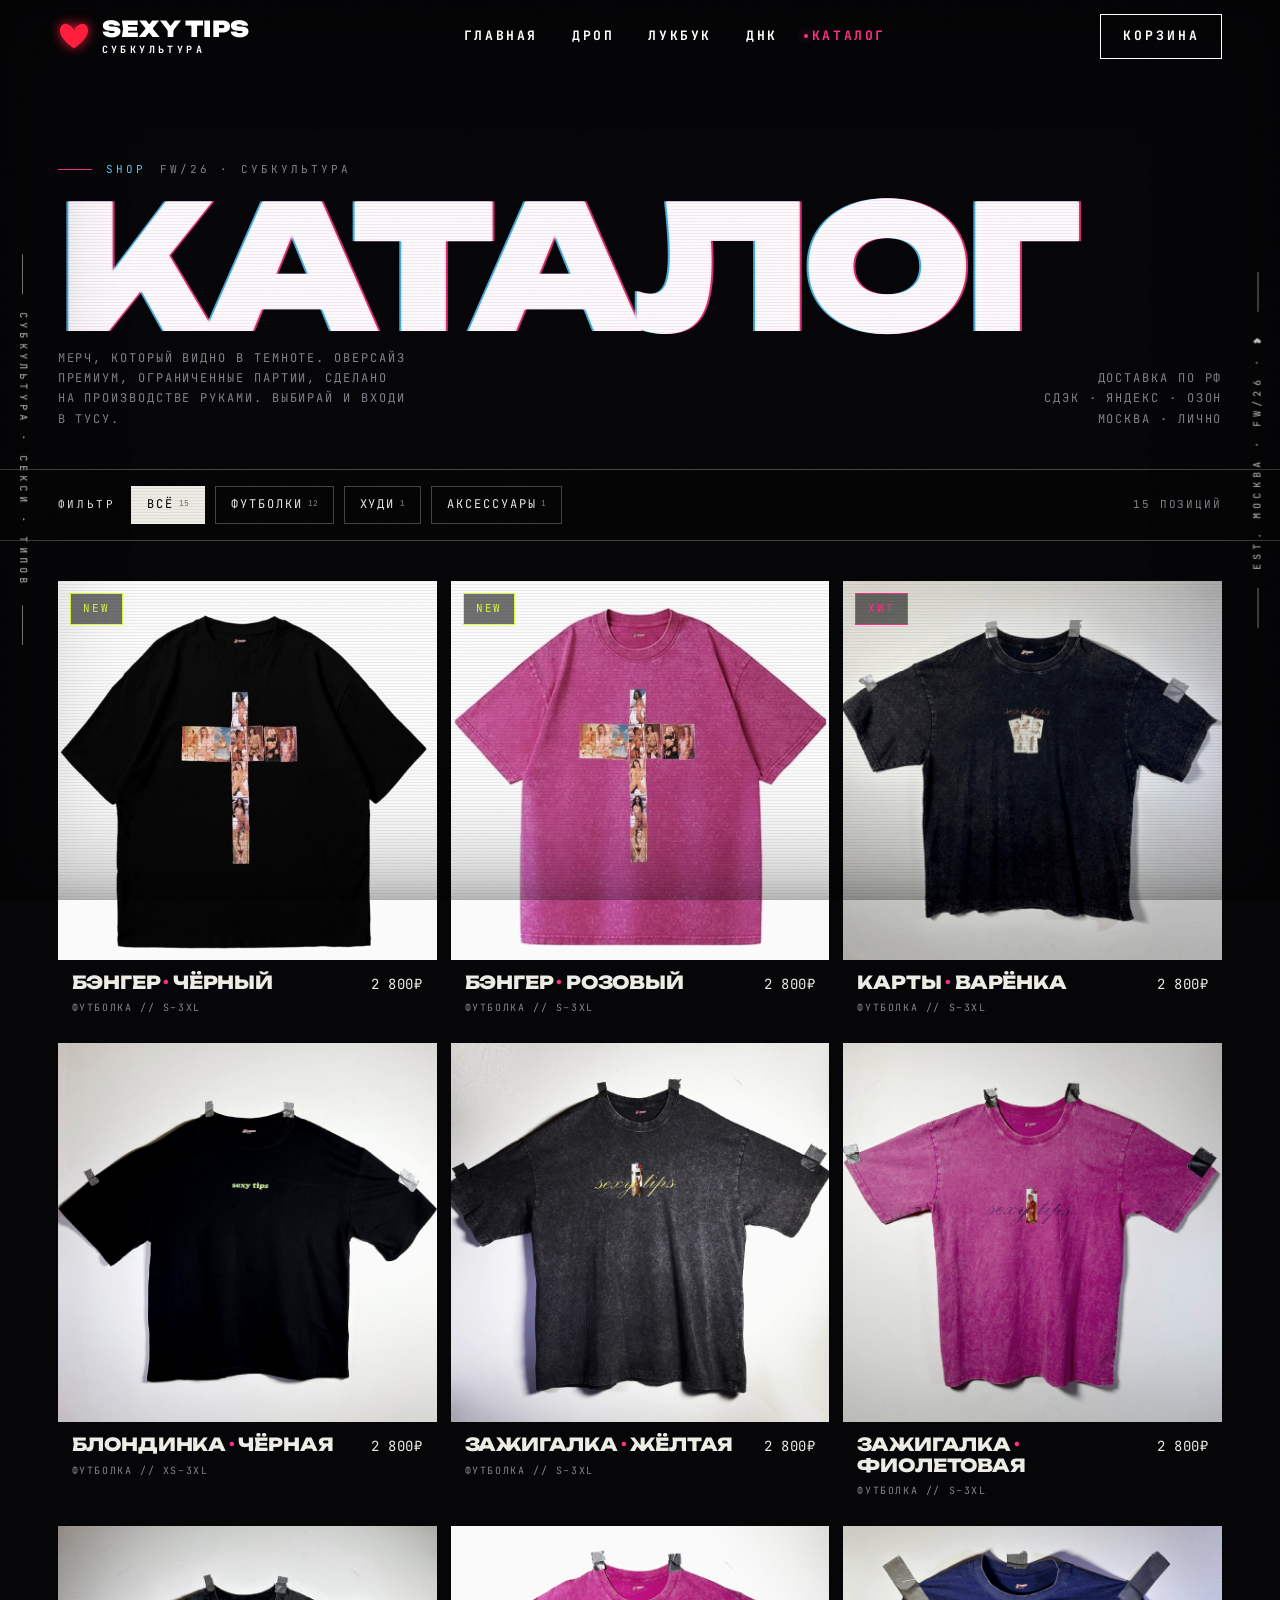
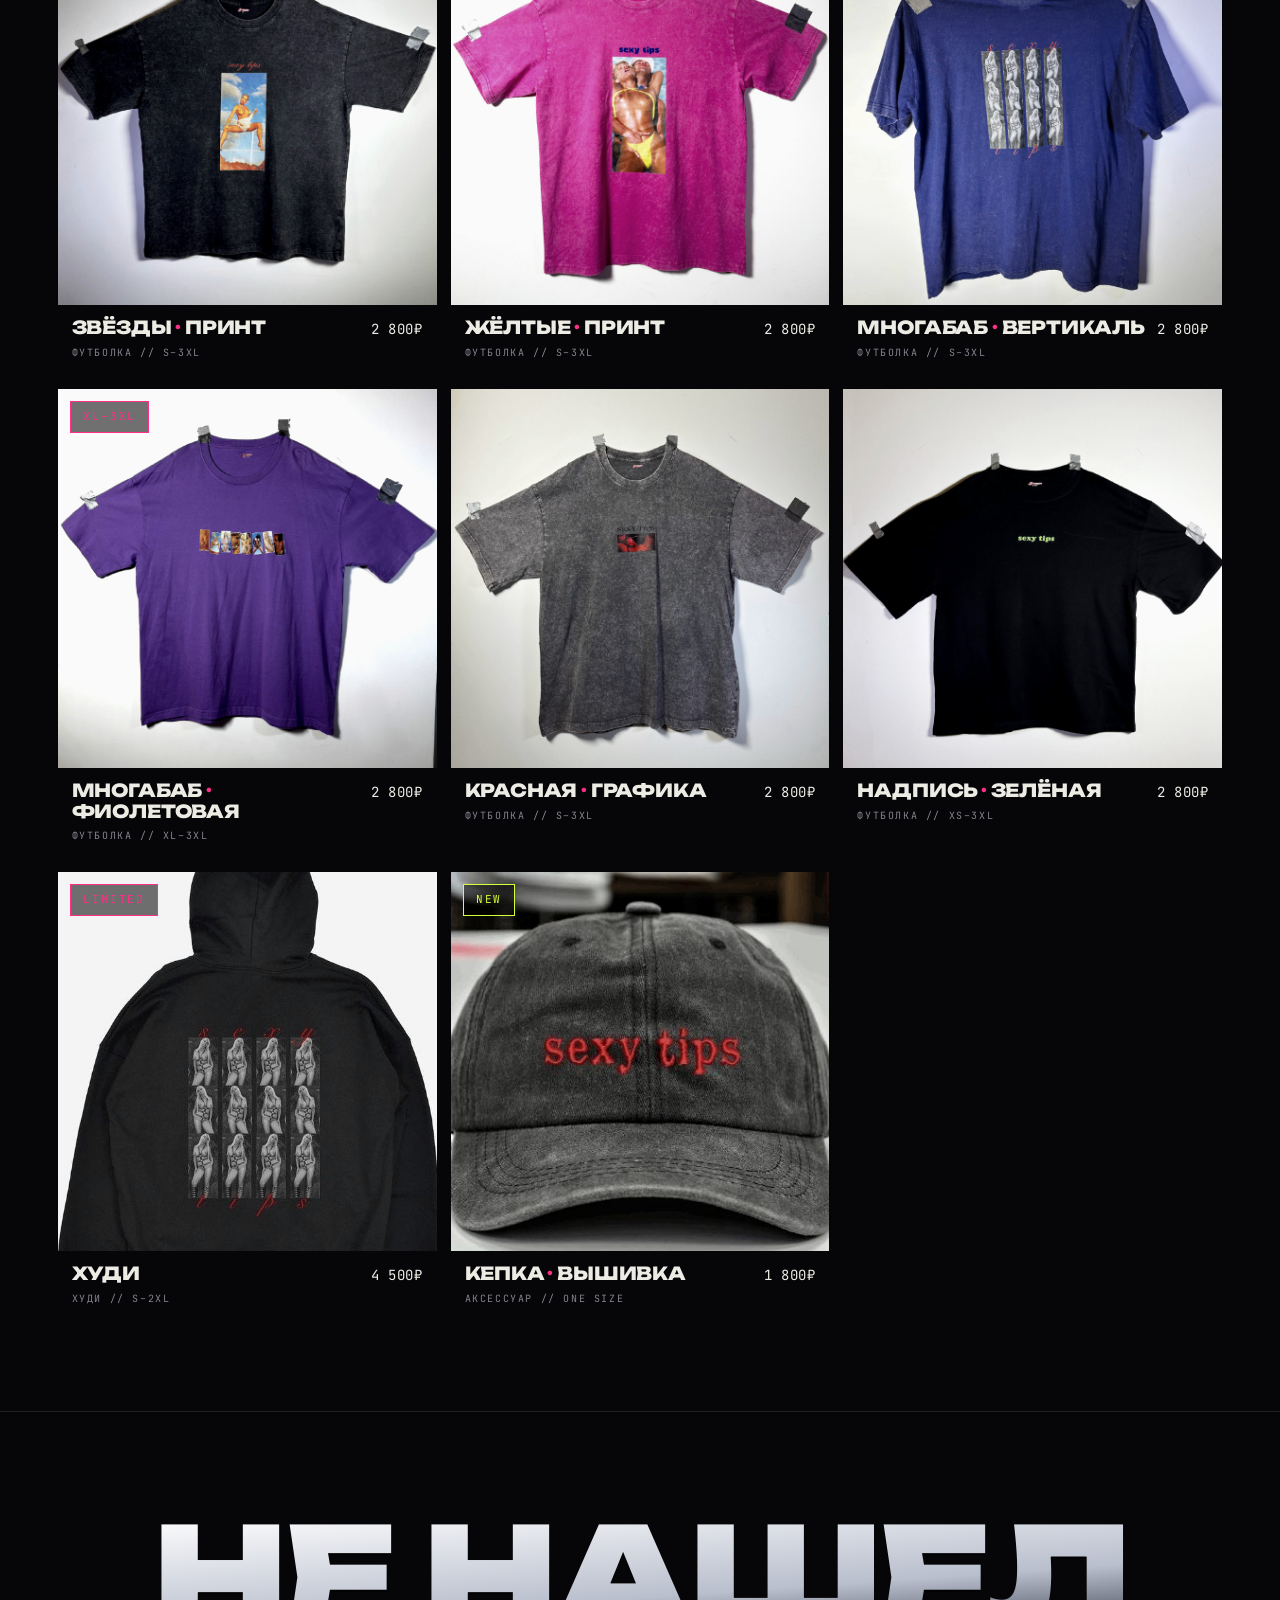
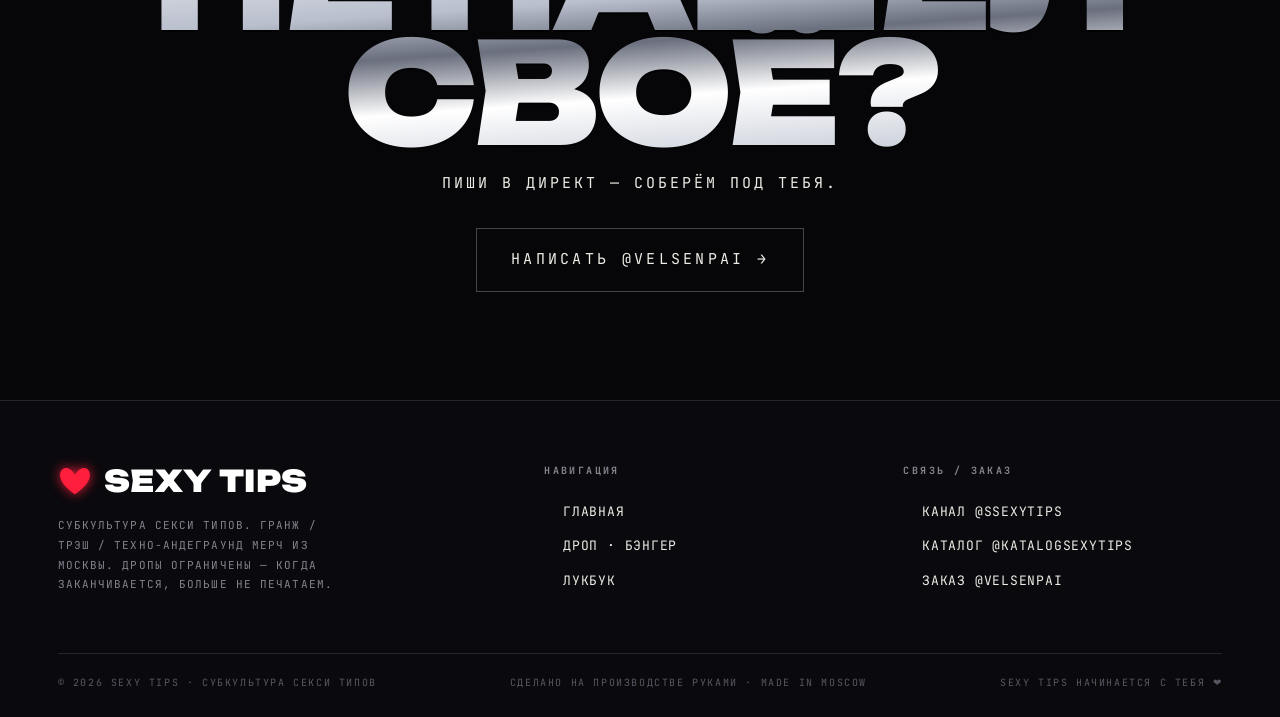
==== commit fb16fc81: "ДНК бренда: страница /dna со сквозной нитью, авторство маша+валера, вырезки из канала; пункт ДНК в м" ====
--- a/catalog.html
+++ b/catalog.html
@@ -29,25 +29,27 @@
 
 <!-- ============ HEADER ============ -->
 <header class="hdr scrolled">
-  <a class="brand" href="index.html" data-cursor="домой">
+  <a class="brand" href="/" data-cursor="домой">
     <svg class="brand__heart spin" viewBox="0 0 100 90" aria-hidden="true"><path fill="#ff1f3d" d="M50 84C50 84 6 56 6 28 6 12 18 4 30 8 40 11 47 20 50 28 53 20 60 11 70 8 82 4 94 12 94 28 94 56 50 84 50 84Z"/></svg>
     <span class="brand__name">SEXY TIPS<small>СУБКУЛЬТУРА</small></span>
   </a>
   <nav class="nav">
-    <a href="index.html"><i class="dot"></i>ГЛАВНАЯ</a>
-    <a href="index.html#drop"><i class="dot"></i>ДРОП</a>
-    <a href="index.html#look"><i class="dot"></i>ЛУКБУК</a>
-    <a href="catalog.html" class="active"><i class="dot"></i>КАТАЛОГ</a>
+    <a href="/"><i class="dot"></i>ГЛАВНАЯ</a>
+    <a href="/#drop"><i class="dot"></i>ДРОП</a>
+    <a href="/#look"><i class="dot"></i>ЛУКБУК</a>
+    <a href="/dna"><i class="dot"></i>ДНК</a>
+    <a href="/catalog" class="active"><i class="dot"></i>КАТАЛОГ</a>
   </nav>
   <button class="cartbtn" id="cartbtn" data-magnet="0.3" data-cursor="корзина">КОРЗИНА<span class="cartbtn__n" id="cartn">0</span></button>
   <button class="burger" aria-label="Меню"><i></i><i></i><i></i></button>
 </header>
 
 <nav class="mnav">
-  <a href="index.html">ГЛАВНАЯ</a>
-  <a href="index.html#drop">ДРОП</a>
-  <a href="index.html#look">ЛУКБУК</a>
-  <a href="catalog.html">КАТАЛОГ</a>
+  <a href="/">ГЛАВНАЯ</a>
+  <a href="/#drop">ДРОП</a>
+  <a href="/#look">ЛУКБУК</a>
+  <a href="/dna">ДНК</a>
+  <a href="/catalog">КАТАЛОГ</a>
   <div class="mfoot">@ssexytips · МОСКВА · 2026</div>
 </nav>
 
@@ -87,7 +89,7 @@
   <div class="wrap">
     <div class="foot__top">
       <div class="foot__brand">
-        <a class="brand" href="index.html">
+        <a class="brand" href="/">
           <svg class="brand__heart" viewBox="0 0 100 90" aria-hidden="true" style="width:34px;height:34px"><path fill="#ff1f3d" d="M50 84C50 84 6 56 6 28 6 12 18 4 30 8 40 11 47 20 50 28 53 20 60 11 70 8 82 4 94 12 94 28 94 56 50 84 50 84Z"/></svg>
           <span class="brand__name" style="font-size:30px">SEXY TIPS</span>
         </a>
@@ -95,9 +97,9 @@
       </div>
       <div class="foot__col">
         <h5>НАВИГАЦИЯ</h5>
-        <a href="index.html">ГЛАВНАЯ</a>
-        <a href="index.html#drop">ДРОП · БЭНГЕР</a>
-        <a href="index.html#look">ЛУКБУК</a>
+        <a href="/">ГЛАВНАЯ</a>
+        <a href="/#drop">ДРОП · БЭНГЕР</a>
+        <a href="/#look">ЛУКБУК</a>
       </div>
       <div class="foot__col">
         <h5>СВЯЗЬ / ЗАКАЗ</h5>
--- a/assets/css/style.css
+++ b/assets/css/style.css
@@ -266,7 +266,7 @@
 /* =====================================================================
    MANIFESTO
    ===================================================================== */
-.manifesto{padding:clamp(70px,12vh,150px) 0;position:relative;overflow:hidden}
+.manifesto{padding:clamp(44px,6.5vh,84px) 0;position:relative;overflow:hidden}
 .manifesto__big{font-family:var(--f-disp);font-weight:900;text-transform:uppercase;line-height:.92;
   letter-spacing:-.02em;font-size:clamp(30px,6.2vw,104px);max-width:18ch}
 .manifesto__big .o{color:transparent;-webkit-text-stroke:1px var(--mut)}
@@ -275,6 +275,10 @@
   margin-top:clamp(40px,7vh,96px)}
 .manifesto__lead b{color:var(--bone);font-weight:800}
 .manifesto__lead .hot{color:var(--hot)}
+.manifesto__row{display:flex;flex-direction:column;gap:34px}
+@media(min-width:900px){.manifesto__row{flex-direction:row;align-items:flex-end;justify-content:space-between;gap:40px}.manifesto__text{flex:1}}
+.manifesto__dna{flex:none;align-self:flex-start}
+@media(min-width:900px){.manifesto__dna{align-self:flex-end;margin-bottom:6px}}
 .manifesto__grid{display:grid;grid-template-columns:1fr;gap:40px;margin-top:54px}
 @media(min-width:900px){.manifesto__grid{grid-template-columns:1.3fr .7fr;gap:60px}}
 .manifesto__col p{font-size:clamp(17px,1.7vw,23px);line-height:1.6;color:var(--mut);max-width:44ch}
@@ -290,7 +294,7 @@
 /* =====================================================================
    DROP / FEATURED
    ===================================================================== */
-.drop{padding:clamp(60px,9vh,120px) 0 clamp(120px,18vh,220px);border-top:1px solid var(--line)}
+.drop{padding:clamp(60px,9vh,120px) 0 clamp(56px,8vh,100px);border-top:1px solid var(--line)}
 .drop__head{display:flex;flex-wrap:wrap;justify-content:space-between;align-items:flex-end;gap:24px;margin-bottom:46px}
 .drop__head h2{font-family:var(--f-disp);font-weight:900;font-size:clamp(38px,8vw,118px);line-height:.84;text-transform:uppercase;letter-spacing:-.03em}
 .drop__head .meta{font-family:var(--f-mono);font-size:11px;letter-spacing:.2em;color:var(--mut);text-align:right;line-height:1.9;text-transform:uppercase}
@@ -348,6 +352,9 @@
 .btn--block{width:100%;justify-content:center}
 .btn .arr{transition:transform .35s var(--ease)}
 .btn:hover .arr{transform:translateX(5px)}
+/* подтверждение «добавлено в корзину» */
+.btn.add-cart.added{color:#000;border-color:var(--acid)}
+.btn.add-cart.added::before{background:var(--acid);transform:translateY(0)}
 
 /* =====================================================================
    GALLERY / LOOKBOOK
@@ -455,7 +462,7 @@
   padding:9px 15px;border:1px solid var(--line-strong);color:var(--bone);transition:.3s var(--ease);position:relative}
 .chip:hover{color:var(--bone);border-color:var(--bone)}
 .chip.active{background:var(--bone);color:#000;border-color:var(--bone)}
-.chip .n{font-size:9px;opacity:.7;margin-left:6px}
+.chip .n{font-size:8px;opacity:.55;margin-left:5px;vertical-align:2px;letter-spacing:0}
 .filters .count{margin-left:auto;font-family:var(--f-mono);font-size:11px;letter-spacing:.18em;color:var(--mut);text-transform:uppercase}
 
 .grid{display:grid;grid-template-columns:repeat(auto-fill,minmax(290px,1fr));gap:14px;
@@ -486,7 +493,7 @@
 .card:hover .card__media .swatches{opacity:1;transform:none}
 .card__body{padding:12px 14px 14px;display:flex;flex-direction:column;gap:3px}
 .card__row{display:flex;justify-content:space-between;align-items:baseline;gap:12px}
-.card__name{font-family:var(--f-disp);font-weight:800;font-size:18px;text-transform:uppercase;letter-spacing:-.01em;line-height:1.05}
+.card__name{font-family:var(--f-disp);font-weight:800;font-size:18px;text-transform:uppercase;letter-spacing:-.01em;line-height:1.18}
 .card__price{font-family:var(--f-mono);font-size:14px;letter-spacing:.04em;color:var(--bone);white-space:nowrap}
 .card__price.sold{color:var(--mut);text-decoration:line-through}
 .card__meta{font-family:var(--f-mono);font-size:10px;letter-spacing:.16em;color:var(--mut);text-transform:uppercase;margin-top:4px}
@@ -542,7 +549,7 @@
 .modal__info{padding:clamp(22px,3vw,40px);display:flex;flex-direction:column;gap:20px;min-width:0}
 .modal__info .top{display:flex;justify-content:space-between;align-items:flex-start;gap:16px}
 .modal__info .top>div{min-width:0}
-.modal__info h3{font-family:var(--f-disp);font-weight:900;font-size:clamp(24px,2.3vw,32px);text-transform:uppercase;line-height:.95;letter-spacing:-.02em}
+.modal__info h3{font-family:var(--f-disp);font-weight:900;font-size:clamp(24px,2.3vw,32px);text-transform:uppercase;line-height:1.12;letter-spacing:-.02em}
 .modal__close{flex:none;width:42px;height:42px;border:1px solid var(--line-strong);display:grid;place-items:center;transition:.3s}
 .modal__close:hover{background:var(--hot);color:#000;border-color:var(--hot);transform:rotate(90deg)}
 .modal__desc{font-family:var(--f-body);font-size:14px;line-height:1.7;color:var(--mut)}
@@ -648,15 +655,40 @@
   body.menu-open .burger i:nth-child(1){transform:translateY(6.5px) rotate(45deg)}
   body.menu-open .burger i:nth-child(2){opacity:0}
   body.menu-open .burger i:nth-child(3){transform:translateY(-6.5px) rotate(-45deg)}
-  .hero__top{flex-direction:column;gap:18px}
-  .hero__coord{text-align:left}
+  .hero{justify-content:flex-start}
+  .hero__top{flex:none;flex-direction:column;gap:10px;padding-top:clamp(80px,13vh,110px)}
+  .hero__tag{font-size:9.5px;line-height:1.6}
+  .hero__coord{text-align:left;font-size:9.5px;line-height:1.55}
+  /* заголовок крупнее, блок с кнопкой уезжает вниз */
+  .hero__main{flex:1;display:flex;flex-direction:column;margin:22px 0 0!important}
+  .hero__title{flex:1;display:flex;flex-direction:column;justify-content:center;
+    font-size:25vw;letter-spacing:-.04em;margin:0}
+  .hero__sub{margin-top:0;padding:22px 0 26px}
   .hero__scroll{display:none}
+  /* на телефоне подсказка смены цвета бесполезна (нет ховера) — убираем */
+  .drop__visual .flip{display:none}
+  /* на телефоне убираем огромные вертикальные отступы между секциями */
+  .drop{padding-bottom:46px}
+  .look{padding-top:40px}
+  /* крупнее заголовки секций на телефоне */
+  .manifesto__big{font-size:10vw;letter-spacing:-.05em}
+  .look__head h2{font-size:15vw}
 }
 @media(max-width:560px){
   :root{--gut:16px}
   .hero__sub{flex-direction:column;gap:10px}
   .drop__buy,.event__foot{flex-direction:column;align-items:flex-start}
   .lineup{grid-template-columns:1fr}
+  /* корзина на телефоне — на всю ширину, без обрезки справа */
+  .cart__panel{width:100%;padding:22px 14px;gap:14px}
+  .cart__row{gap:10px}
+  .cart__row img{width:50px;height:50px}
+  .cart__row .nm{white-space:nowrap;overflow:hidden;text-overflow:ellipsis}
+  .cart__qty{gap:6px}
+  .cart__qty button{width:24px;height:24px}
+  .cart__rm{padding:2px}
+  .cart__total b{font-size:22px}
+  .cart__head h4{font-size:22px}
 }
 
 /* utility */
